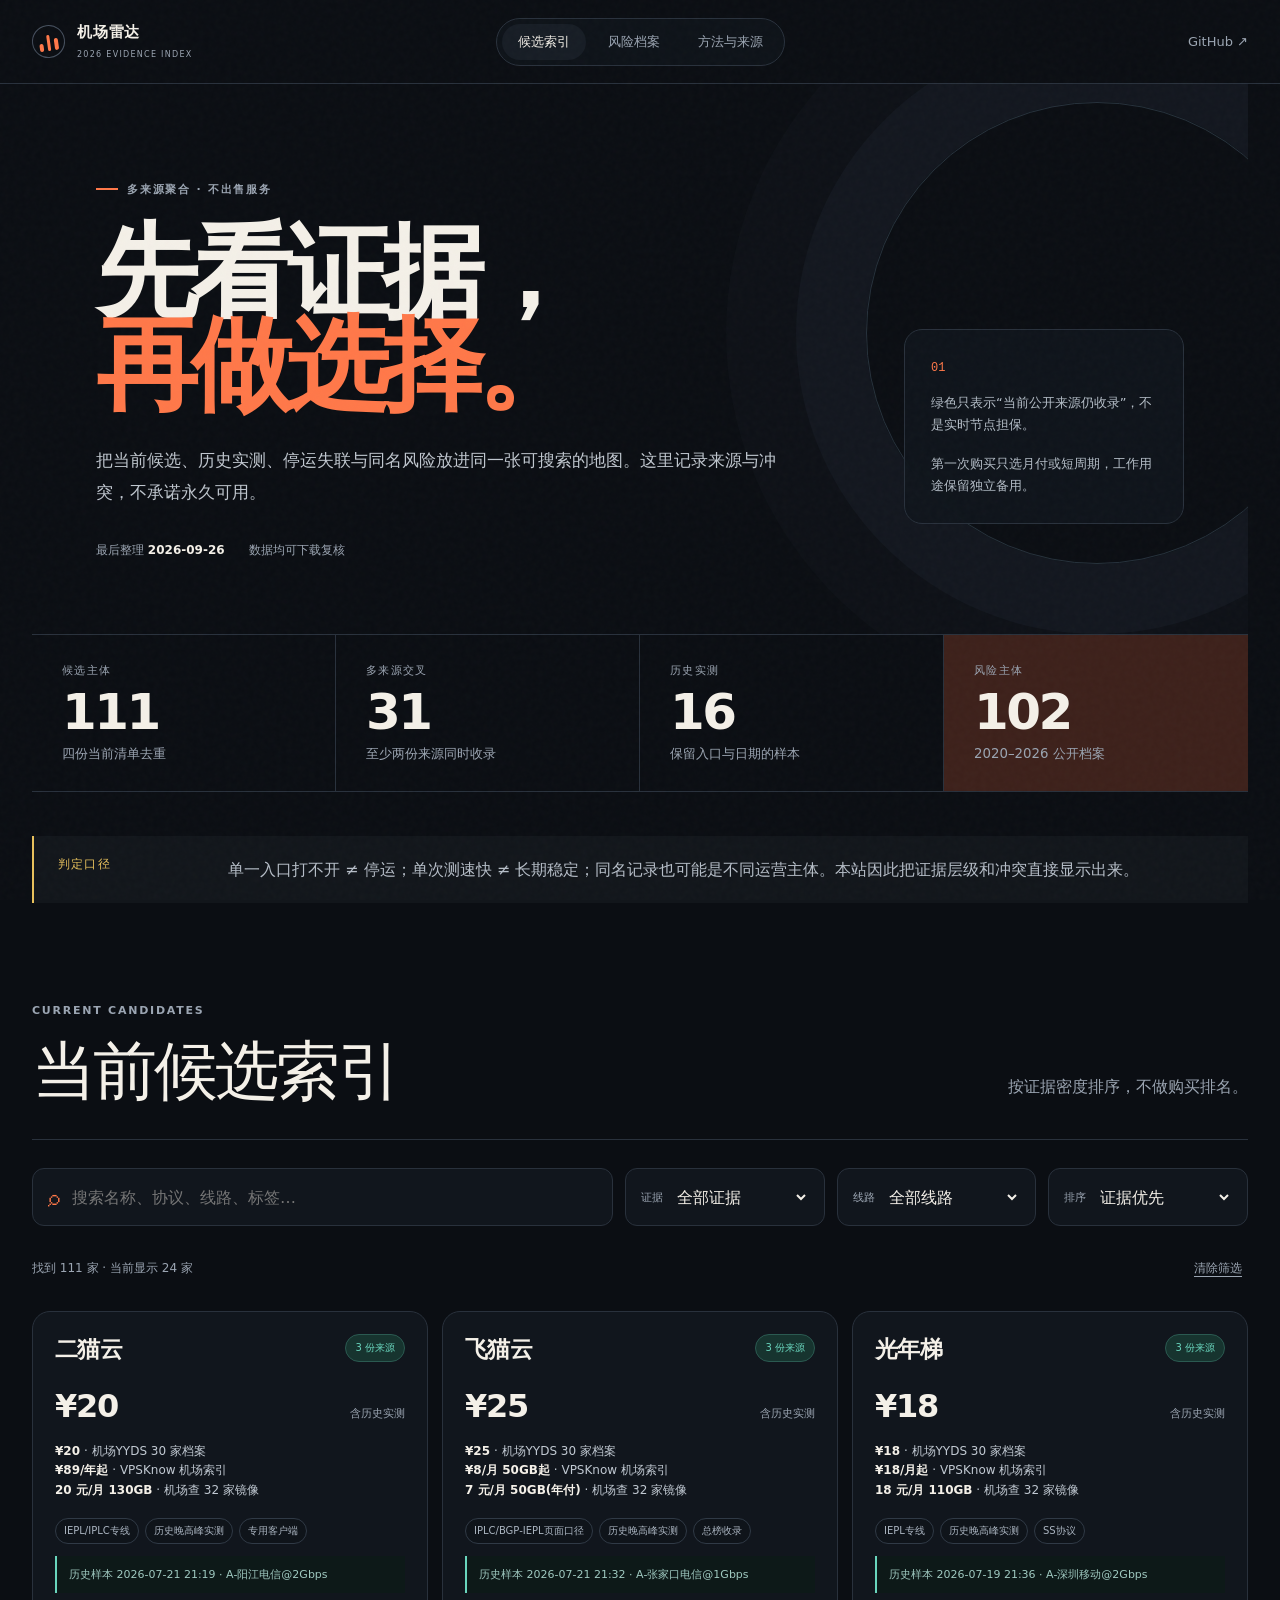
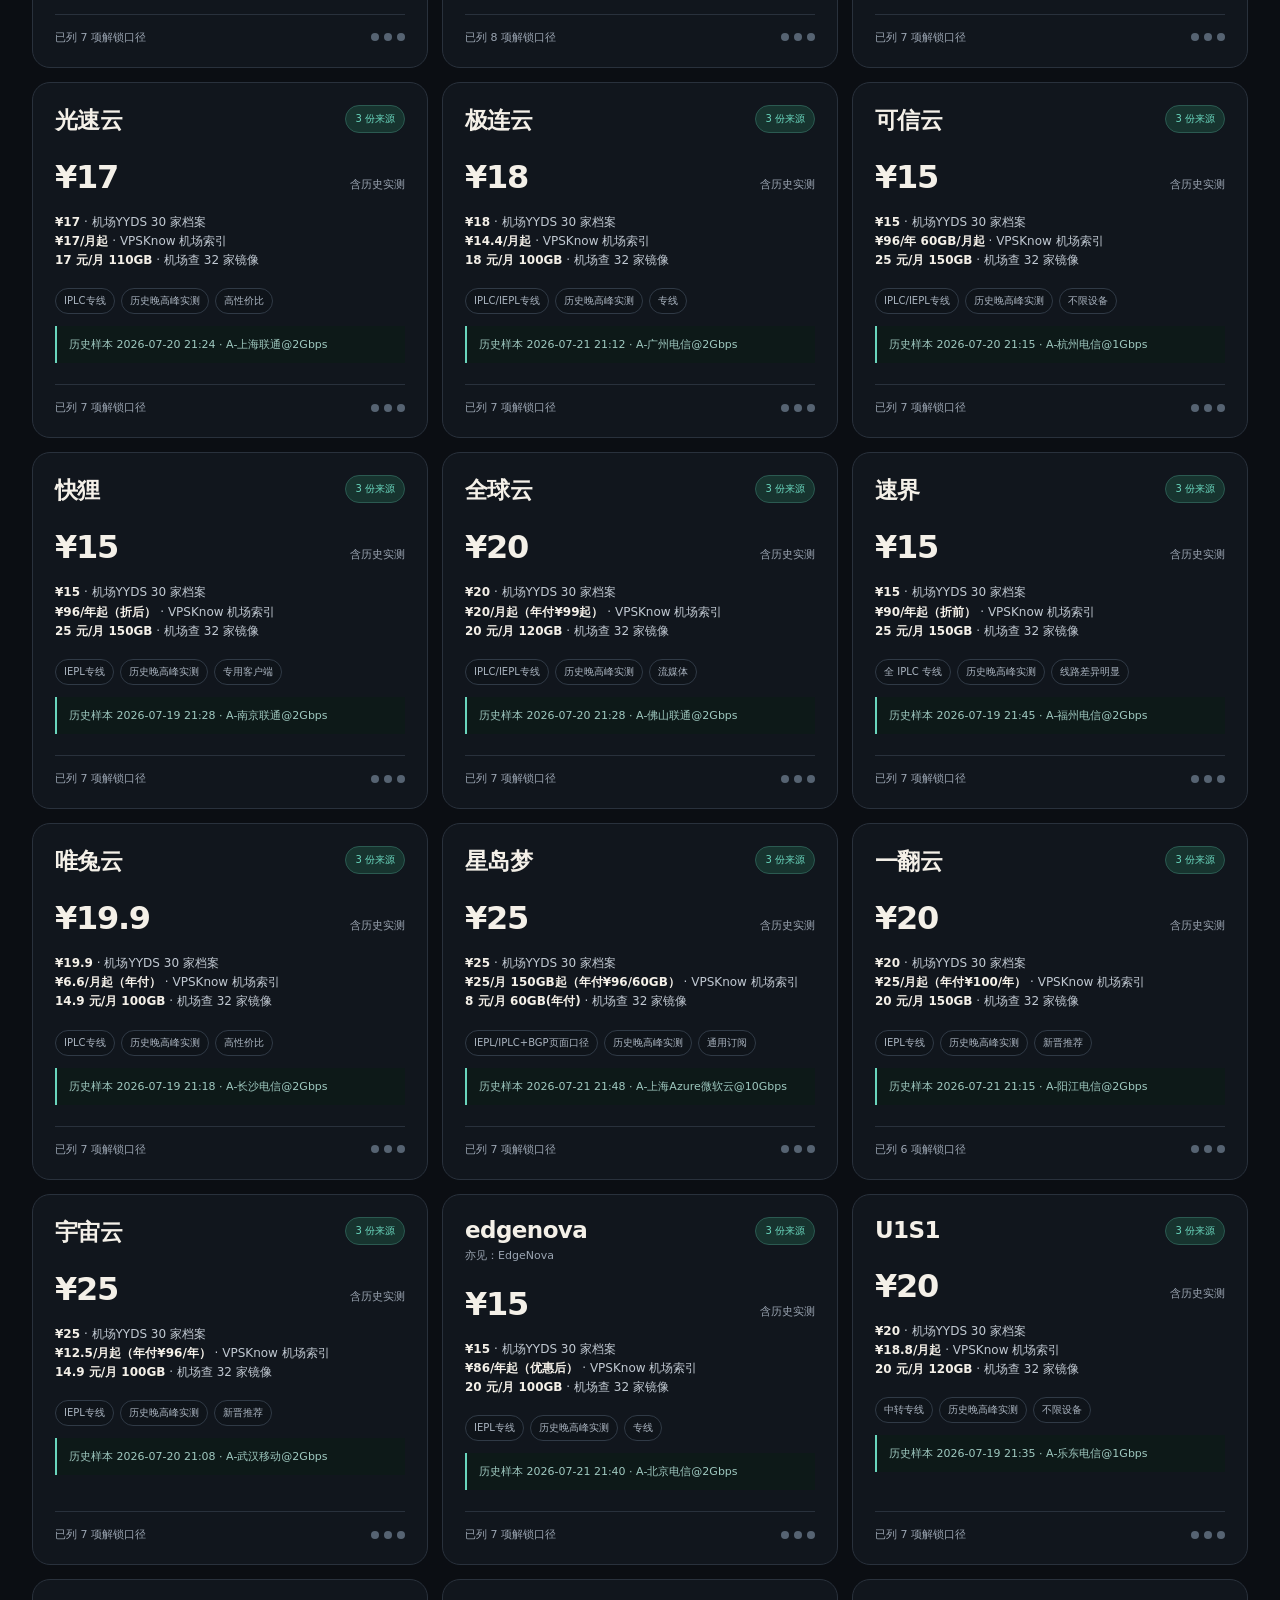
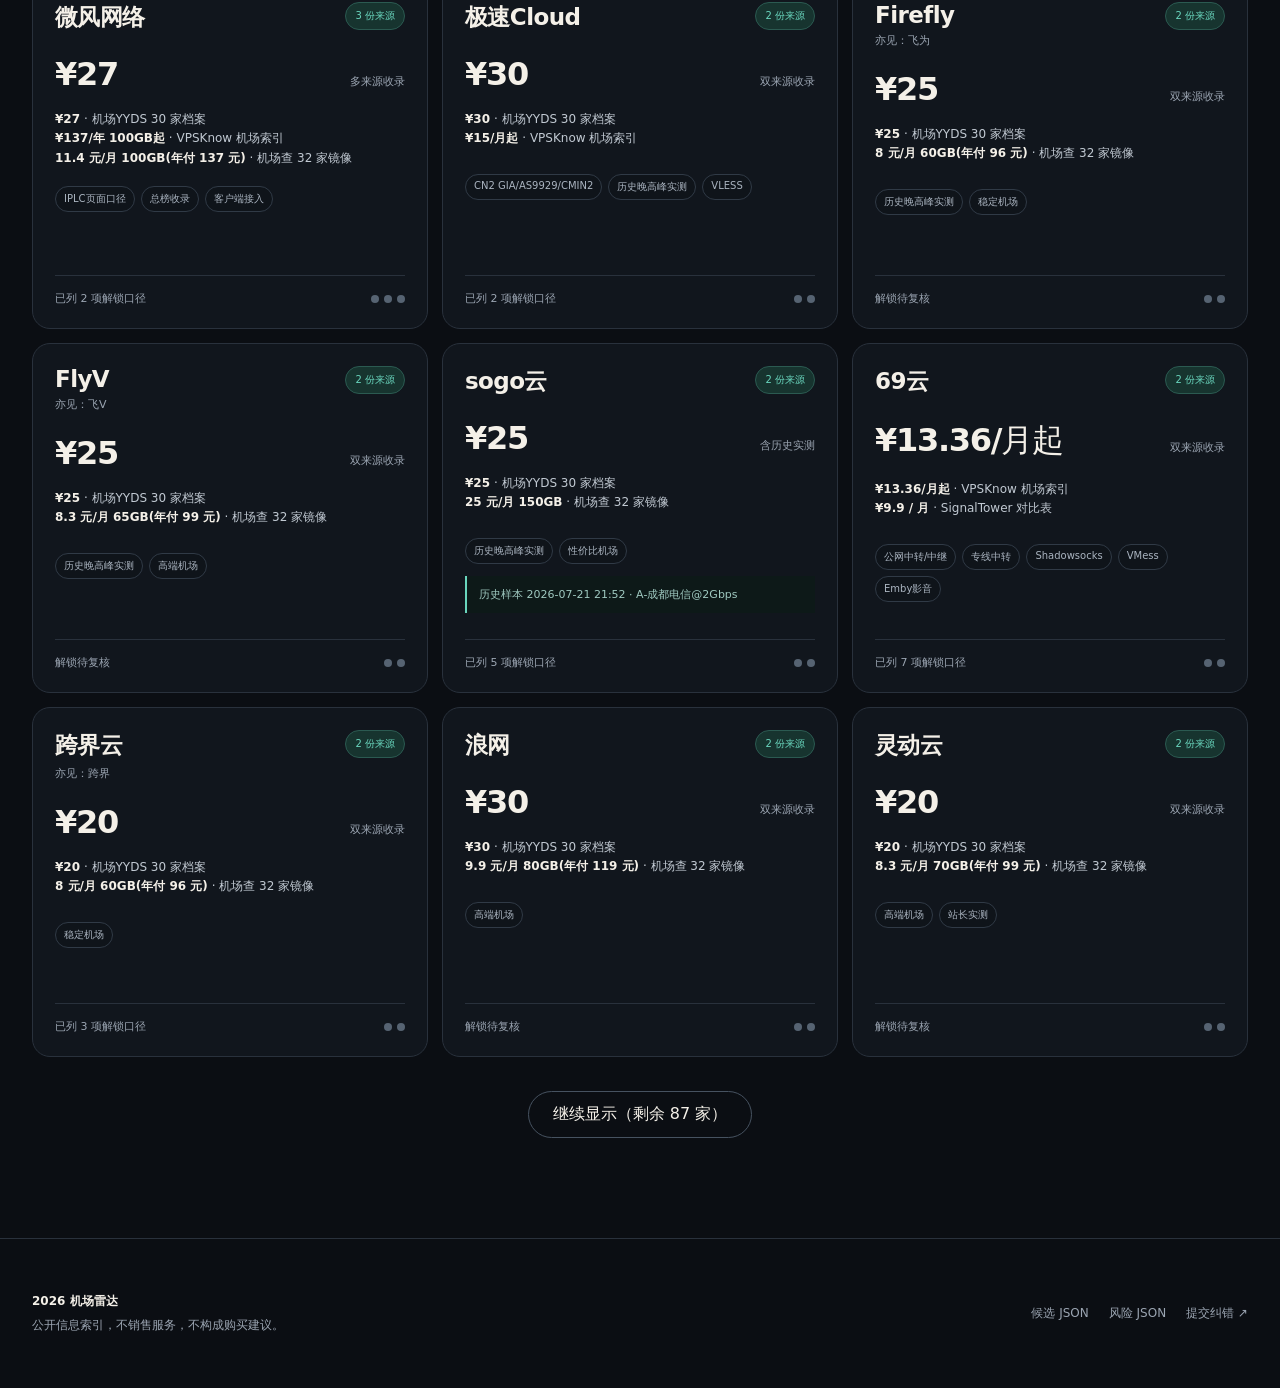
==== index.html @ 8e1e51c3 "feat: add expanded airport radar site and Pages deployment" ====
<!doctype html>
<html lang="zh-CN">
<head>
  <meta charset="utf-8">
  <meta name="viewport" content="width=device-width, initial-scale=1">
  <meta name="description" content="2026 年机场服务多来源索引，聚合当前候选、历史实测与 2020–2026 风险档案。">
  <meta name="theme-color" content="#0b0e13">
  <meta http-equiv="Content-Security-Policy" content="default-src 'self'; script-src 'self'; style-src 'self'; connect-src 'self'; img-src 'self' data:; base-uri 'self'; form-action 'none'">
  <title>2026 机场雷达｜候选与风险档案</title>
  <link rel="stylesheet" href="./styles.css">
</head>
<body>
  <a class="skip-link" href="#main">跳到主要内容</a>
  <header class="site-header">
    <a class="brand" href="#top" aria-label="返回首页">
      <span class="brand-mark" aria-hidden="true"><i></i><i></i><i></i></span>
      <span><strong>机场雷达</strong><small>2026 EVIDENCE INDEX</small></span>
    </a>
    <nav class="top-nav" aria-label="主导航">
      <button class="nav-link is-active" data-tab="catalog" aria-selected="true">候选索引</button>
      <button class="nav-link" data-tab="risk" aria-selected="false">风险档案</button>
      <button class="nav-link" data-tab="method" aria-selected="false">方法与来源</button>
    </nav>
    <a class="repo-link" href="https://github.com/yyn666l/2026-Airport-Recommendations" target="_blank" rel="noreferrer">GitHub ↗</a>
  </header>

  <main id="main">
    <section class="hero" id="top">
      <div class="hero-copy">
        <p class="eyebrow"><span></span> 多来源聚合 · 不出售服务</p>
        <h1>先看证据，<br><em>再做选择。</em></h1>
        <p class="hero-lead">把当前候选、历史实测、停运失联与同名风险放进同一张可搜索的地图。这里记录来源与冲突，不承诺永久可用。</p>
        <div class="hero-meta">
          <span>最后整理 <b>2026-09-26</b></span>
          <span>数据均可下载复核</span>
        </div>
      </div>
      <aside class="hero-note" aria-label="使用提醒">
        <span class="note-index">01</span>
        <p>绿色只表示“当前公开来源仍收录”，不是实时节点担保。</p>
        <p>第一次购买只选月付或短周期，工作用途保留独立备用。</p>
      </aside>
    </section>

    <section class="stats" aria-label="数据概览">
      <article><span class="stat-label">候选主体</span><strong id="stat-catalog">—</strong><small>四份当前清单去重</small></article>
      <article><span class="stat-label">多来源交叉</span><strong id="stat-multi">—</strong><small>至少两份来源同时收录</small></article>
      <article><span class="stat-label">历史实测</span><strong id="stat-tested">—</strong><small>保留入口与日期的样本</small></article>
      <article class="risk-stat"><span class="stat-label">风险主体</span><strong id="stat-risk">—</strong><small>2020–2026 公开档案</small></article>
    </section>

    <section class="notice" role="note">
      <span>判定口径</span>
      <p>单一入口打不开 ≠ 停运；单次测速快 ≠ 长期稳定；同名记录也可能是不同运营主体。本站因此把证据层级和冲突直接显示出来。</p>
    </section>

    <section class="tab-panel is-active" id="panel-catalog" data-panel="catalog">
      <div class="section-heading">
        <div><p class="kicker">CURRENT CANDIDATES</p><h2>当前候选索引</h2></div>
        <p>按证据密度排序，不做购买排名。</p>
      </div>
      <div class="toolbar" aria-label="候选筛选">
        <label class="search-box"><span aria-hidden="true">⌕</span><input id="catalog-search" type="search" placeholder="搜索名称、协议、线路、标签…" autocomplete="off"></label>
        <label><span>证据</span><select id="catalog-evidence"><option value="all">全部证据</option><option value="multi">多来源</option><option value="tested">含历史实测</option><option value="single">单一来源</option><option value="conflict">存在冲突</option></select></label>
        <label><span>线路</span><select id="catalog-line"><option value="all">全部线路</option></select></label>
        <label><span>排序</span><select id="catalog-sort"><option value="evidence">证据优先</option><option value="name">名称 A–Z</option><option value="price">价格数字</option></select></label>
      </div>
      <div class="result-bar"><p id="catalog-count" aria-live="polite">正在读取数据…</p><button id="catalog-reset" class="text-button">清除筛选</button></div>
      <div class="catalog-grid" id="catalog-grid"></div>
      <button class="load-more" id="catalog-more" hidden>继续显示</button>
    </section>

    <section class="tab-panel" id="panel-risk" data-panel="risk" hidden>
      <div class="section-heading">
        <div><p class="kicker">RISK ARCHIVE · 2020–2026</p><h2>停运与风险档案</h2></div>
        <p>来源报告，不作为独立事实认定。</p>
      </div>
      <div class="risk-callout"><strong>先辨别“同名”</strong><p>旧品牌名称可能被新主体再次使用。发现候选清单与历史风险重名时，本站只标记冲突，不自动判定当前主体已停运。</p></div>
      <div class="toolbar risk-toolbar" aria-label="风险筛选">
        <label class="search-box"><span aria-hidden="true">⌕</span><input id="risk-search" type="search" placeholder="搜索历史主体或状态…" autocomplete="off"></label>
        <label><span>年份</span><select id="risk-year"><option value="all">全部年份</option></select></label>
        <label><span>范围</span><select id="risk-scope"><option value="all">全部记录</option><option value="recent">近期汇总</option><option value="historical">历史档案</option><option value="recovered">已恢复/撤回</option></select></label>
      </div>
      <div class="result-bar"><p id="risk-count" aria-live="polite">正在读取数据…</p><button id="risk-reset" class="text-button">清除筛选</button></div>
      <div class="risk-list" id="risk-list"></div>
      <button class="load-more" id="risk-more" hidden>继续显示</button>
    </section>

    <section class="tab-panel" id="panel-method" data-panel="method" hidden>
      <div class="section-heading">
        <div><p class="kicker">METHODOLOGY</p><h2>我们如何处理不确定性</h2></div>
        <p>宁可保留空白，也不把营销文案写成结论。</p>
      </div>
      <div class="method-grid">
        <article><span>01</span><h3>多来源而非投票</h3><p>同一名称出现于多份当前清单，只提高“仍在运营”的置信度，不代表性能更好。</p></article>
        <article><span>02</span><h3>测试必须带日期</h3><p>速度、延迟和解锁都只属于当时入口与网络环境；历史样本不会被改写成实时结果。</p></article>
        <article><span>03</span><h3>冲突不强行裁决</h3><p>当当前清单与风险档案重名，页面同时展示两边证据，等待主体身份与恢复情况复核。</p></article>
        <article><span>04</span><h3>不收订阅与密钥</h3><p>站点只索引公开资料，不保存用户订阅链接、账号、令牌或私有节点配置。</p></article>
      </div>
      <div class="source-block">
        <div><p class="kicker">SOURCES</p><h2>公开来源</h2><p>推荐顺序、商业合作和测试口径均属于各来源自身。本站只提取可比字段并保留链接。</p></div>
        <div class="source-list" id="source-list"></div>
      </div>
      <div class="safety-grid">
        <h2>下单前的五个动作</h2>
        <ol><li><b>短周期</b><span>先月付，确认晚高峰和常用节点。</span></li><li><b>看倍率</b><span>标称流量需结合常用节点倍率折算。</span></li><li><b>查退款</b><span>把退款、重置和设备限制截图留档。</span></li><li><b>独立密码</b><span>不要复用邮箱主密码，不安装未知根证书。</span></li><li><b>准备备用</b><span>工作场景保留不同上游的第二方案。</span></li></ol>
      </div>
    </section>
  </main>

  <footer>
    <div><strong>2026 机场雷达</strong><p>公开信息索引，不销售服务，不构成购买建议。</p></div>
    <div><a href="./data/catalog.json">候选 JSON</a><a href="./data/risk-history.json">风险 JSON</a><a href="https://github.com/yyn666l/2026-Airport-Recommendations/issues" target="_blank" rel="noreferrer">提交纠错 ↗</a></div>
  </footer>
  <template id="empty-template"><div class="empty-state"><b>没有匹配结果</b><p>换一个关键词或清除筛选条件。</p></div></template>
  <script src="./app.js" defer></script>
</body>
</html>
---- styles.css ----
:root {
  color-scheme: dark;
  --bg: #0b0e13;
  --surface: #11161d;
  --surface-2: #171d25;
  --line: #29313c;
  --text: #f4f0e8;
  --muted: #9ba5b2;
  --orange: #ff7849;
  --orange-soft: #3d211b;
  --mint: #69d5bd;
  --mint-soft: #17342f;
  --yellow: #e8c15c;
  --red: #ff6b6b;
  --radius: 18px;
  --max: 1440px;
}

* { box-sizing: border-box; }
html { scroll-behavior: smooth; }
body { margin: 0; background: var(--bg); color: var(--text); font-family: Inter, ui-sans-serif, system-ui, -apple-system, "Segoe UI", "Microsoft YaHei", sans-serif; min-width: 320px; }
body::before { content: ""; position: fixed; inset: 0; pointer-events: none; opacity: .035; z-index: 20; background-image: url("data:image/svg+xml,%3Csvg viewBox='0 0 180 180' xmlns='http://www.w3.org/2000/svg'%3E%3Cfilter id='n'%3E%3CfeTurbulence type='fractalNoise' baseFrequency='.9' numOctaves='3' stitchTiles='stitch'/%3E%3C/filter%3E%3Crect width='100%25' height='100%25' filter='url(%23n)' opacity='.7'/%3E%3C/svg%3E"); }
a { color: inherit; }
button, input, select { font: inherit; }
button { color: inherit; }
.skip-link { position: fixed; left: 12px; top: -80px; padding: 10px 16px; background: var(--text); color: var(--bg); z-index: 99; border-radius: 8px; }
.skip-link:focus { top: 12px; }

.site-header { height: 84px; max-width: var(--max); margin: 0 auto; padding: 0 32px; display: grid; grid-template-columns: 1fr auto 1fr; align-items: center; border-bottom: 1px solid var(--line); }
.brand { text-decoration: none; display: inline-flex; align-items: center; gap: 12px; width: fit-content; }
.brand-mark { width: 33px; height: 33px; position: relative; display: flex; align-items: end; gap: 4px; border: 1px solid #46505e; padding: 6px; border-radius: 50%; transform: rotate(-8deg); }
.brand-mark i { width: 5px; background: var(--orange); border-radius: 3px; display: block; }
.brand-mark i:nth-child(1) { height: 8px; }.brand-mark i:nth-child(2) { height: 16px; }.brand-mark i:nth-child(3) { height: 12px; }
.brand strong { display: block; font-size: 15px; letter-spacing: .05em; }.brand small { color: var(--muted); font-size: 8px; letter-spacing: .16em; }
.top-nav { display: flex; align-items: center; gap: 6px; padding: 5px; background: #0e1319; border: 1px solid var(--line); border-radius: 999px; }
.nav-link { border: 0; background: transparent; color: var(--muted); border-radius: 999px; padding: 9px 16px; cursor: pointer; font-size: 13px; }
.nav-link:hover, .nav-link:focus-visible { color: var(--text); }.nav-link.is-active { background: var(--surface-2); color: var(--text); }
.repo-link { justify-self: end; text-decoration: none; color: var(--muted); font-size: 13px; border-bottom: 1px solid transparent; }.repo-link:hover { color: var(--text); border-color: var(--text); }

main, footer { max-width: var(--max); margin: 0 auto; padding-left: 32px; padding-right: 32px; }
.hero { min-height: 550px; display: grid; grid-template-columns: minmax(0, 1.6fr) minmax(280px, .55fr); gap: 8vw; align-items: center; padding: 84px 5vw 72px; position: relative; overflow: hidden; }
.hero::after { content: ""; position: absolute; width: 460px; height: 460px; border: 1px solid #26313b; border-radius: 50%; right: -80px; top: 18px; box-shadow: 0 0 0 70px rgba(38,49,59,.22), 0 0 0 140px rgba(38,49,59,.11); z-index: -1; }
.eyebrow, .kicker { color: var(--muted); letter-spacing: .16em; text-transform: uppercase; font-size: 11px; font-weight: 700; }
.eyebrow { display: flex; align-items: center; gap: 9px; }.eyebrow span { width: 22px; height: 2px; background: var(--orange); }
.hero h1 { font-size: clamp(58px, 8vw, 112px); line-height: .91; margin: 28px 0 34px; letter-spacing: -.065em; max-width: 900px; }
.hero h1 em { color: var(--orange); font-style: normal; }
.hero-lead { color: #c0c7cf; max-width: 680px; line-height: 1.85; font-size: 17px; }
.hero-meta { margin-top: 34px; display: flex; gap: 24px; flex-wrap: wrap; color: var(--muted); font-size: 12px; }.hero-meta b { color: var(--text); font-weight: 600; }
.hero-note { align-self: end; margin-bottom: 38px; background: rgba(17,22,29,.88); border: 1px solid var(--line); border-radius: var(--radius); padding: 26px; backdrop-filter: blur(12px); }
.note-index { color: var(--orange); font-family: ui-monospace, monospace; font-size: 12px; }.hero-note p { color: #b4bdc7; line-height: 1.7; font-size: 13px; margin: 17px 0 0; }

.stats { display: grid; grid-template-columns: repeat(4, 1fr); border-top: 1px solid var(--line); border-bottom: 1px solid var(--line); }
.stats article { padding: 28px 30px; min-height: 156px; border-right: 1px solid var(--line); display: flex; flex-direction: column; justify-content: space-between; }.stats article:last-child { border-right: 0; }.stats .risk-stat { background: var(--orange-soft); }
.stat-label { color: var(--muted); font-size: 11px; letter-spacing: .12em; }.stats strong { font-size: 50px; line-height: 1; font-weight: 550; letter-spacing: -.05em; }.stats small { color: var(--muted); }
.notice { margin: 44px 0 90px; padding: 20px 24px; display: grid; grid-template-columns: 140px 1fr; gap: 30px; border-left: 2px solid var(--yellow); background: #12161b; }.notice span { color: var(--yellow); font-size: 12px; letter-spacing: .1em; }.notice p { margin: 0; color: #b6bec8; line-height: 1.7; }

.tab-panel { padding-bottom: 100px; }.tab-panel[hidden] { display: none; }.tab-panel.is-active { animation: rise .32s ease-out; }
@keyframes rise { from { opacity: .25; transform: translateY(12px); } to { opacity: 1; transform: none; } }
.section-heading { display: flex; align-items: end; justify-content: space-between; gap: 30px; border-bottom: 1px solid var(--line); padding-bottom: 24px; }.section-heading h2, .source-block h2 { font-size: clamp(36px, 5vw, 68px); letter-spacing: -.045em; margin: 8px 0 0; font-weight: 560; }.section-heading > p { color: var(--muted); max-width: 320px; line-height: 1.6; }
.toolbar { display: grid; grid-template-columns: minmax(260px, 1.6fr) repeat(3, minmax(150px, .55fr)); gap: 12px; padding: 28px 0 18px; }
.toolbar label { background: var(--surface); border: 1px solid var(--line); border-radius: 12px; height: 58px; padding: 0 15px; display: flex; align-items: center; gap: 10px; }.toolbar label > span { color: var(--muted); font-size: 11px; white-space: nowrap; }
.toolbar input, .toolbar select { width: 100%; background: transparent; color: var(--text); border: 0; outline: 0; min-width: 0; }.toolbar select { cursor: pointer; }.toolbar option { background: var(--surface-2); }.search-box > span { color: var(--orange) !important; font-size: 23px !important; }
.result-bar { display: flex; justify-content: space-between; align-items: center; margin: 4px 0 22px; color: var(--muted); font-size: 12px; }.text-button { border: 0; background: none; color: var(--muted); cursor: pointer; text-decoration: underline; text-underline-offset: 4px; }.text-button:hover { color: var(--text); }

.catalog-grid { display: grid; grid-template-columns: repeat(3, 1fr); gap: 14px; }
.airport-card { background: var(--surface); border: 1px solid var(--line); border-radius: var(--radius); min-height: 350px; padding: 22px; display: flex; flex-direction: column; transition: transform .18s ease, border-color .18s ease, background .18s ease; }
.airport-card:hover { transform: translateY(-3px); border-color: #45515f; background: #131922; }
.card-top { display: flex; align-items: start; justify-content: space-between; gap: 16px; }.card-top h3 { margin: 0; font-size: 23px; letter-spacing: -.025em; }.aliases { color: var(--muted); font-size: 11px; margin: 5px 0 0; }
.status-badge { border-radius: 999px; padding: 6px 9px; font-size: 10px; white-space: nowrap; background: var(--mint-soft); color: var(--mint); border: 1px solid #2b5a51; }.status-badge.single { color: var(--yellow); background: #342d18; border-color: #64562d; }.status-badge.conflict { color: #ff9b7c; background: var(--orange-soft); border-color: #6a382d; }
.evidence-row { margin: 22px 0 17px; display: flex; align-items: baseline; justify-content: space-between; gap: 15px; }.evidence-row strong { font-size: 32px; font-weight: 550; letter-spacing: -.04em; }.evidence-row span { color: var(--muted); font-size: 11px; }
.offer-list { min-height: 46px; color: #c1c9d2; font-size: 12px; line-height: 1.6; }.offer-list b { color: var(--text); font-weight: 600; }.offer-list p { margin: 0; }
.chip-row { display: flex; flex-wrap: wrap; gap: 6px; margin-top: 18px; }.chip { display: inline-flex; border: 1px solid #303a46; background: #0f141a; color: #aab4c0; border-radius: 999px; padding: 5px 8px; font-size: 10px; max-width: 100%; }
.card-spacer { flex: 1; }.card-footer { border-top: 1px solid var(--line); margin-top: 21px; padding-top: 15px; display: flex; align-items: center; justify-content: space-between; gap: 10px; color: var(--muted); font-size: 11px; }.source-dots { display: flex; gap: 5px; }.source-dots a { width: 8px; height: 8px; border-radius: 50%; background: #566372; text-indent: -9999px; overflow: hidden; }.source-dots a:hover { background: var(--orange); }
.test-note { margin-top: 12px; padding: 10px 12px; border-left: 2px solid var(--mint); background: #0d1918; color: #9fc9c0; font-size: 11px; line-height: 1.55; }
.load-more { display: block; margin: 34px auto 0; border: 1px solid #465260; background: transparent; border-radius: 999px; padding: 12px 24px; cursor: pointer; }.load-more:hover { background: var(--surface-2); }

.risk-callout { display: grid; grid-template-columns: 180px 1fr; gap: 28px; padding: 22px 24px; border: 1px solid #533028; background: var(--orange-soft); border-radius: 14px; margin-top: 28px; }.risk-callout strong { color: #ff9b7c; }.risk-callout p { color: #c7aaa2; margin: 0; line-height: 1.65; }
.risk-toolbar { grid-template-columns: minmax(260px, 1.6fr) repeat(2, minmax(160px, .55fr)); }
.risk-list { border-top: 1px solid var(--line); }
.risk-item { display: grid; grid-template-columns: minmax(180px, .75fr) 120px minmax(260px, 1.5fr) 150px; gap: 22px; padding: 22px 10px; border-bottom: 1px solid var(--line); align-items: start; }.risk-item h3 { margin: 0; font-size: 17px; }.risk-item small { color: var(--muted); display: block; margin-top: 5px; }.risk-years { color: var(--orange); font: 12px ui-monospace, monospace; }.risk-events { display: grid; gap: 8px; }.risk-event { color: #b3bcc7; font-size: 12px; line-height: 1.55; }.risk-event b { color: var(--text); }.risk-event.recovered { color: var(--mint); }.risk-source { color: var(--muted); font-size: 11px; text-align: right; }.risk-source a { display: block; margin-bottom: 4px; text-decoration: none; }.risk-source a:hover { color: var(--text); }

.method-grid { display: grid; grid-template-columns: repeat(4, 1fr); gap: 1px; background: var(--line); margin-top: 34px; border: 1px solid var(--line); border-radius: var(--radius); overflow: hidden; }.method-grid article { background: var(--surface); padding: 28px; min-height: 260px; }.method-grid article > span { color: var(--orange); font: 11px ui-monospace, monospace; }.method-grid h3 { margin: 70px 0 14px; font-size: 18px; }.method-grid p { color: var(--muted); font-size: 13px; line-height: 1.7; }
.source-block { margin-top: 90px; display: grid; grid-template-columns: .7fr 1.3fr; gap: 8vw; align-items: start; }.source-block > div:first-child > p:last-child { color: var(--muted); line-height: 1.75; max-width: 430px; }.source-list { border-top: 1px solid var(--line); }.source-item { padding: 20px 0; border-bottom: 1px solid var(--line); display: grid; grid-template-columns: 1fr auto; gap: 20px; }.source-item a { text-decoration: none; }.source-item a:hover strong { color: var(--orange); }.source-item strong { display: block; font-size: 15px; }.source-item span { color: var(--muted); font-size: 11px; }.source-item time { color: var(--muted); font: 11px ui-monospace, monospace; }
.safety-grid { margin-top: 90px; border-top: 1px solid var(--line); padding-top: 34px; display: grid; grid-template-columns: .55fr 1.45fr; gap: 8vw; }.safety-grid h2 { font-size: 34px; margin: 0; }.safety-grid ol { list-style: none; margin: 0; padding: 0; counter-reset: safety; }.safety-grid li { counter-increment: safety; display: grid; grid-template-columns: 32px 120px 1fr; gap: 15px; padding: 15px 0; border-bottom: 1px solid var(--line); color: var(--muted); }.safety-grid li::before { content: "0" counter(safety); color: var(--orange); font: 11px ui-monospace, monospace; }.safety-grid li b { color: var(--text); }
.empty-state { grid-column: 1 / -1; padding: 80px 20px; text-align: center; border: 1px dashed #3b4653; border-radius: var(--radius); color: var(--muted); }.empty-state b { color: var(--text); font-size: 20px; }.empty-state p { margin-bottom: 0; }

footer { border-top: 1px solid var(--line); min-height: 150px; display: flex; justify-content: space-between; align-items: center; gap: 20px; color: var(--muted); font-size: 12px; }footer strong { color: var(--text); }footer p { margin: 7px 0 0; }footer > div:last-child { display: flex; gap: 20px; flex-wrap: wrap; }footer a { text-decoration: none; }footer a:hover { color: var(--text); }

@media (max-width: 1050px) {
  .catalog-grid { grid-template-columns: repeat(2, 1fr); }.stats { grid-template-columns: repeat(2, 1fr); }.stats article:nth-child(2) { border-right: 0; }.stats article:nth-child(-n+2) { border-bottom: 1px solid var(--line); }.toolbar { grid-template-columns: 1fr 1fr; }.search-box { grid-column: 1 / -1; }.method-grid { grid-template-columns: repeat(2, 1fr); }.risk-item { grid-template-columns: 1fr 100px 1.5fr; }.risk-source { grid-column: 1 / -1; text-align: left; display: flex; gap: 10px; }
}
@media (max-width: 760px) {
  .site-header { height: auto; padding: 18px 20px; grid-template-columns: 1fr auto; gap: 16px; }.top-nav { grid-column: 1 / -1; grid-row: 2; justify-content: stretch; }.nav-link { flex: 1; padding: 9px 8px; }.repo-link { font-size: 0; }.repo-link::after { content: "↗"; font-size: 18px; }
  main, footer { padding-left: 18px; padding-right: 18px; }.hero { min-height: auto; grid-template-columns: 1fr; padding: 62px 4px 50px; }.hero h1 { font-size: clamp(54px, 19vw, 86px); }.hero-note { align-self: auto; margin: 20px 0 0; }.hero::after { width: 290px; height: 290px; right: -150px; }
  .stats article { padding: 22px 18px; min-height: 132px; }.stats strong { font-size: 40px; }.notice { grid-template-columns: 1fr; gap: 8px; margin-bottom: 72px; }
  .section-heading { align-items: start; flex-direction: column; }.section-heading h2 { font-size: 46px; }.section-heading > p { margin: 0; }.toolbar, .risk-toolbar { grid-template-columns: 1fr; }.search-box { grid-column: auto; }.catalog-grid { grid-template-columns: 1fr; }
  .risk-callout { grid-template-columns: 1fr; gap: 8px; }.risk-item { grid-template-columns: 1fr; gap: 10px; padding: 20px 4px; }.risk-source { grid-column: auto; }.method-grid { grid-template-columns: 1fr; }.method-grid article { min-height: 210px; }.method-grid h3 { margin-top: 48px; }.source-block, .safety-grid { grid-template-columns: 1fr; gap: 32px; }.safety-grid li { grid-template-columns: 28px 95px 1fr; }footer { align-items: flex-start; flex-direction: column; justify-content: center; padding-top: 30px; padding-bottom: 30px; }
}
@media (prefers-reduced-motion: reduce) { html { scroll-behavior: auto; } *, *::before, *::after { animation-duration: .01ms !important; transition-duration: .01ms !important; } }
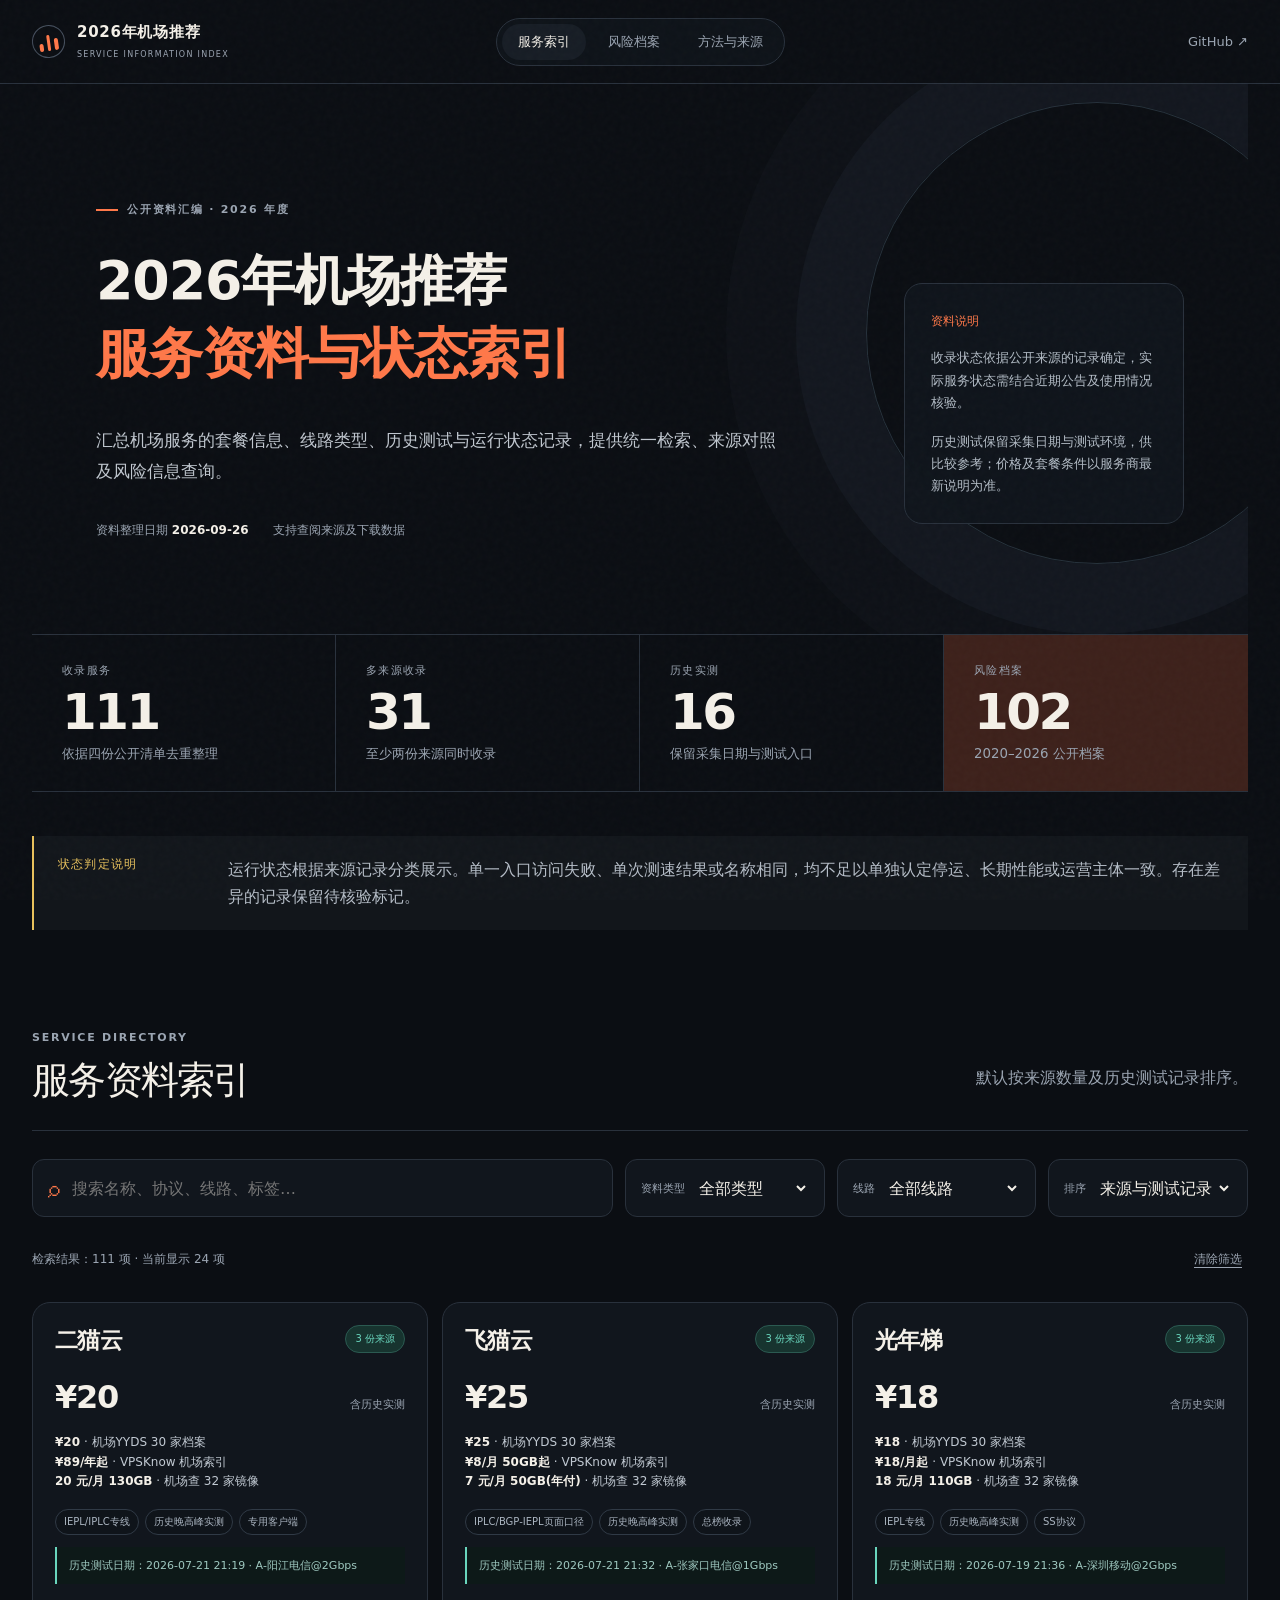
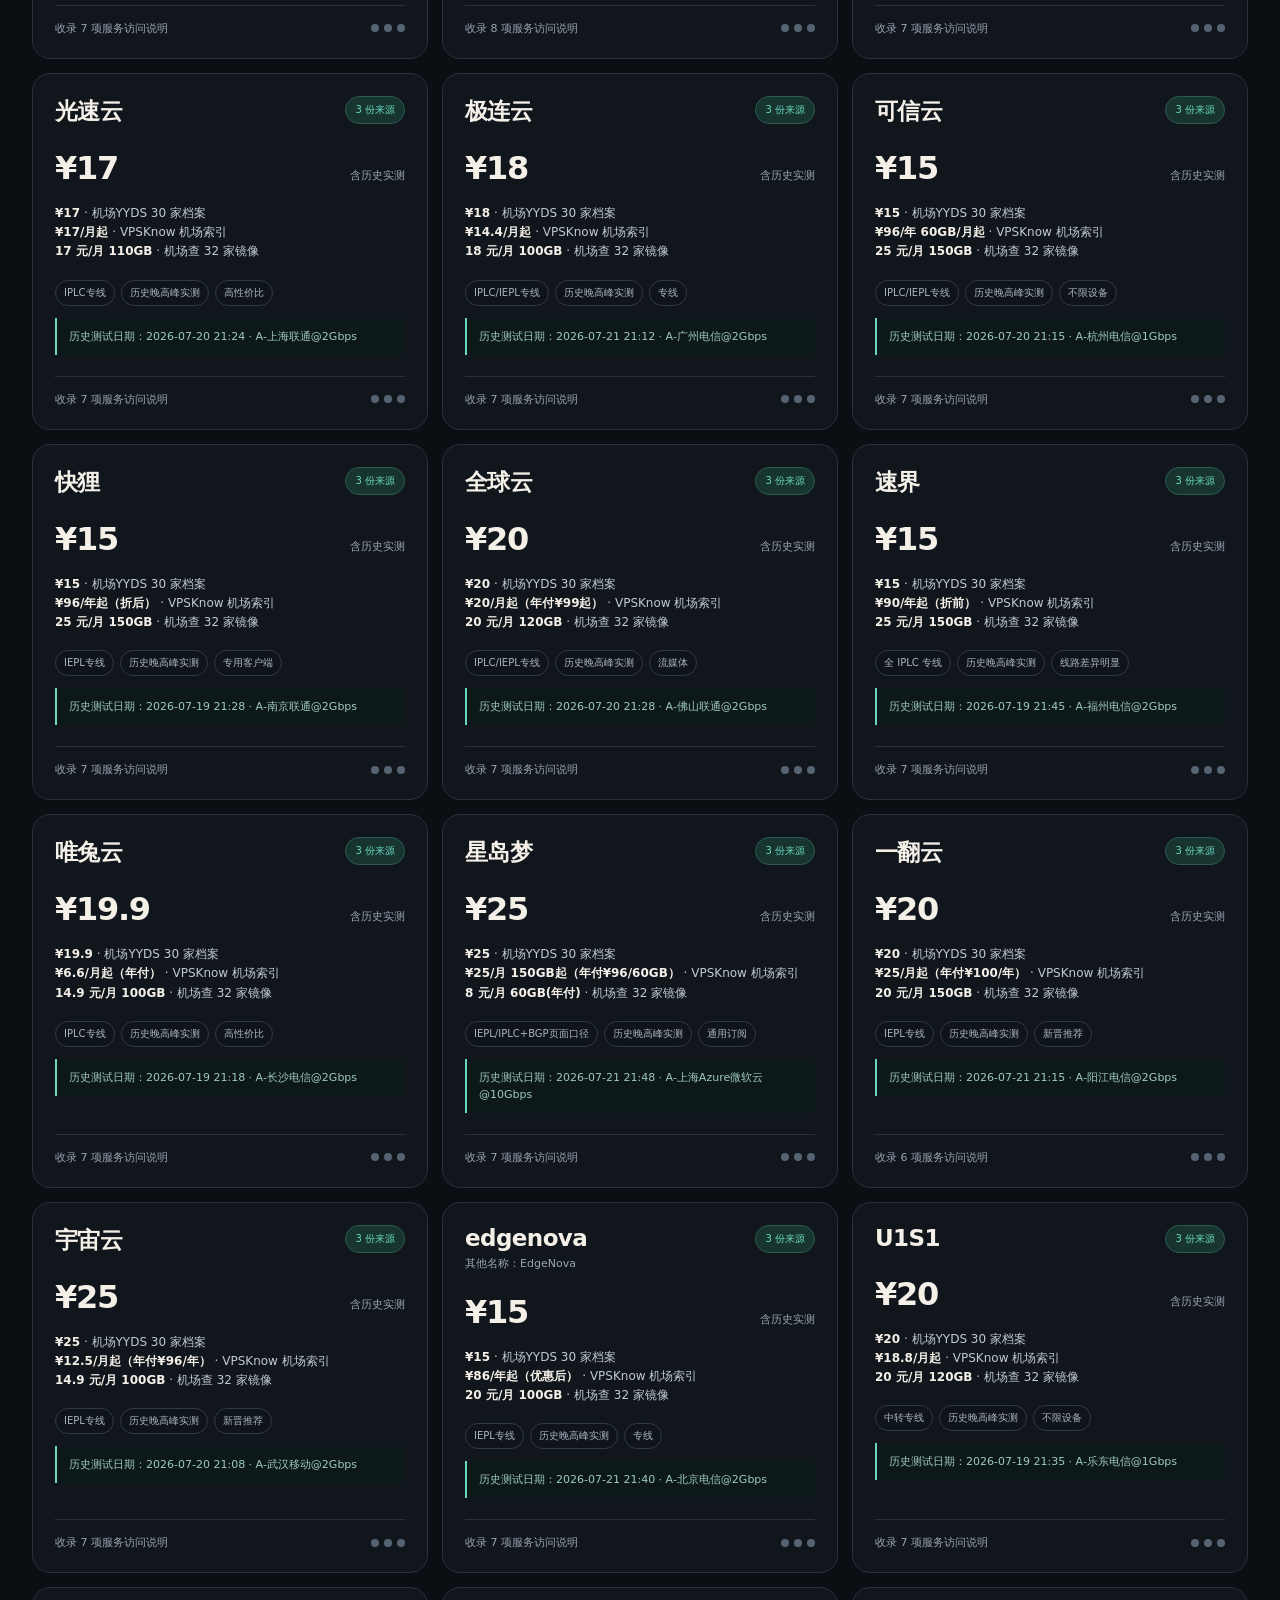
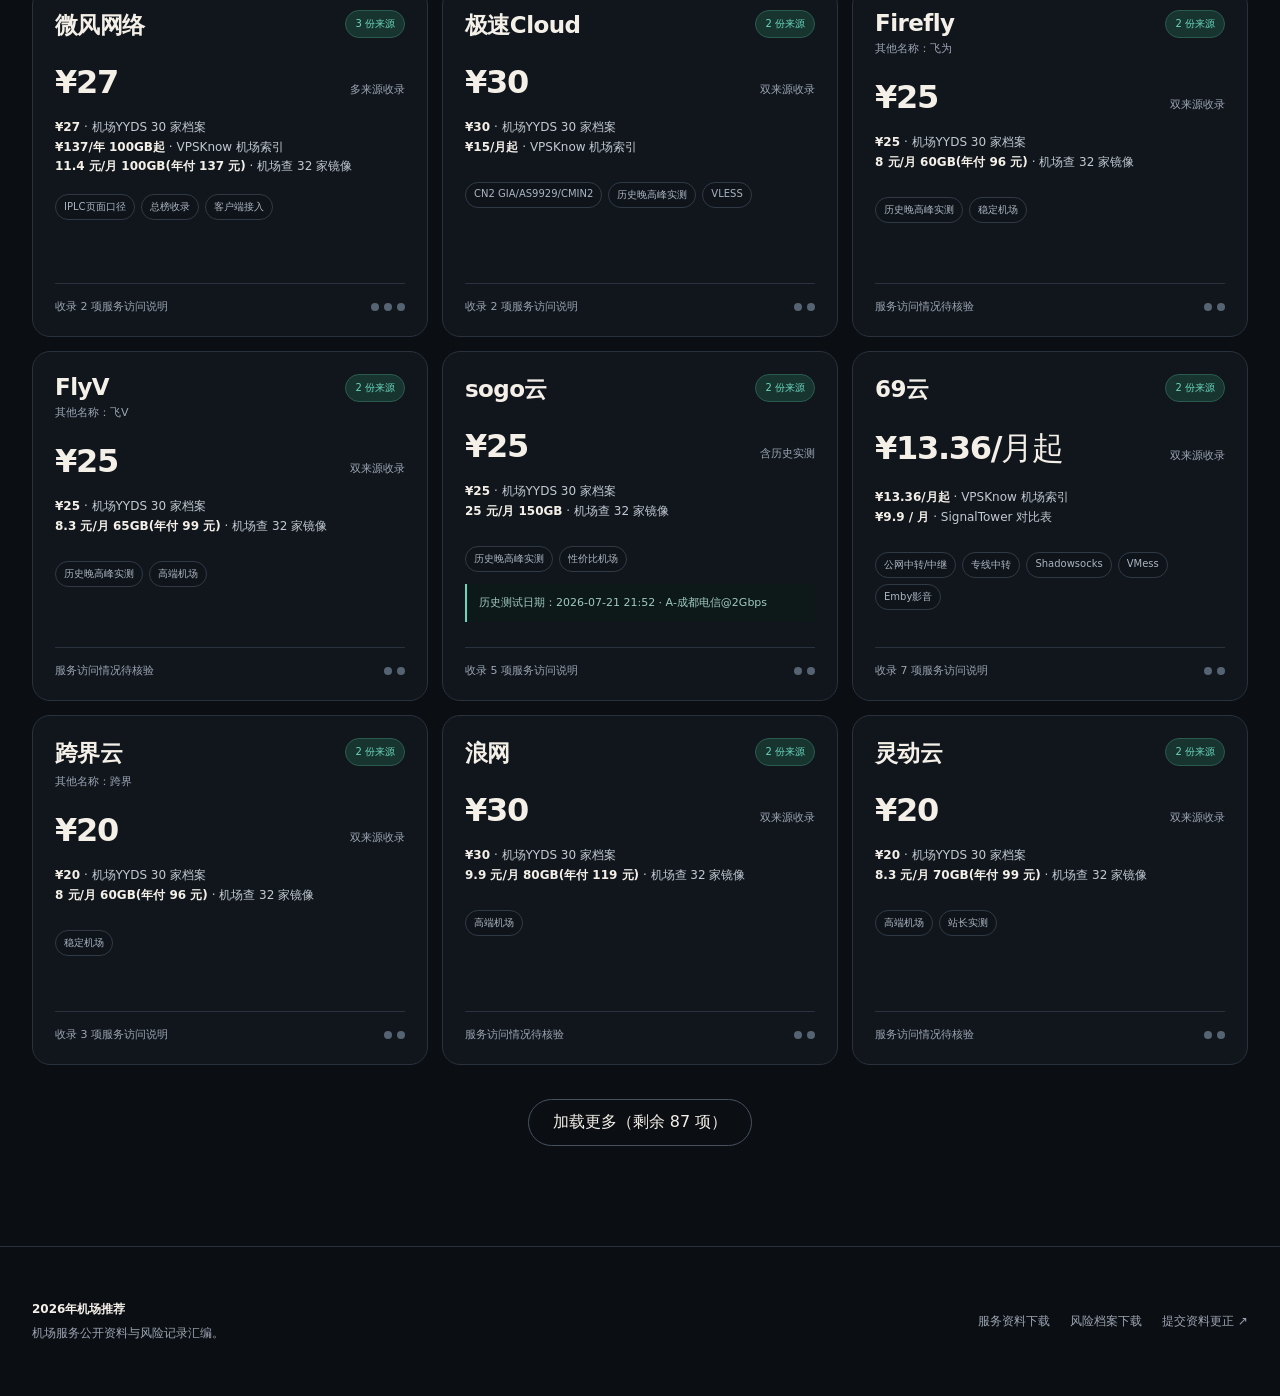
==== commit bde3f793: "docs: adopt formal language across website and service directory" ====
--- a/index.html
+++ b/index.html
@@ -6,7 +6,7 @@
   <meta name="description" content="2026 年机场服务多来源索引，聚合当前候选、历史实测与 2020–2026 风险档案。">
   <meta name="theme-color" content="#0b0e13">
   <meta http-equiv="Content-Security-Policy" content="default-src 'self'; script-src 'self'; style-src 'self'; connect-src 'self'; img-src 'self' data:; base-uri 'self'; form-action 'none'">
-  <title>2026 机场雷达｜候选与风险档案</title>
+  <title>2026年机场推荐 | 服务资料与运行状态索引</title>
   <link rel="stylesheet" href="./styles.css">
 </head>
 <body>
@@ -14,10 +14,10 @@
   <header class="site-header">
     <a class="brand" href="#top" aria-label="返回首页">
       <span class="brand-mark" aria-hidden="true"><i></i><i></i><i></i></span>
-      <span><strong>机场雷达</strong><small>2026 EVIDENCE INDEX</small></span>
+      <span><strong>2026年机场推荐</strong><small>SERVICE INFORMATION INDEX</small></span>
     </a>
     <nav class="top-nav" aria-label="主导航">
-      <button class="nav-link is-active" data-tab="catalog" aria-selected="true">候选索引</button>
+      <button class="nav-link is-active" data-tab="catalog" aria-selected="true">服务索引</button>
       <button class="nav-link" data-tab="risk" aria-selected="false">风险档案</button>
       <button class="nav-link" data-tab="method" aria-selected="false">方法与来源</button>
     </nav>
@@ -27,92 +27,92 @@
   <main id="main">
     <section class="hero" id="top">
       <div class="hero-copy">
-        <p class="eyebrow"><span></span> 多来源聚合 · 不出售服务</p>
-        <h1>先看证据，<br><em>再做选择。</em></h1>
-        <p class="hero-lead">把当前候选、历史实测、停运失联与同名风险放进同一张可搜索的地图。这里记录来源与冲突，不承诺永久可用。</p>
+        <p class="eyebrow"><span></span> 公开资料汇编 · 2026 年度</p>
+        <h1>2026年机场推荐<br><em>服务资料与状态索引</em></h1>
+        <p class="hero-lead">汇总机场服务的套餐信息、线路类型、历史测试与运行状态记录，提供统一检索、来源对照及风险信息查询。</p>
         <div class="hero-meta">
-          <span>最后整理 <b>2026-09-26</b></span>
-          <span>数据均可下载复核</span>
+          <span>资料整理日期 <b>2026-09-26</b></span>
+          <span>支持查阅来源及下载数据</span>
         </div>
       </div>
-      <aside class="hero-note" aria-label="使用提醒">
-        <span class="note-index">01</span>
-        <p>绿色只表示“当前公开来源仍收录”，不是实时节点担保。</p>
-        <p>第一次购买只选月付或短周期，工作用途保留独立备用。</p>
+      <aside class="hero-note" aria-label="资料说明">
+        <span class="note-index">资料说明</span>
+        <p>收录状态依据公开来源的记录确定，实际服务状态需结合近期公告及使用情况核验。</p>
+        <p>历史测试保留采集日期与测试环境，供比较参考；价格及套餐条件以服务商最新说明为准。</p>
       </aside>
     </section>
 
     <section class="stats" aria-label="数据概览">
-      <article><span class="stat-label">候选主体</span><strong id="stat-catalog">—</strong><small>四份当前清单去重</small></article>
-      <article><span class="stat-label">多来源交叉</span><strong id="stat-multi">—</strong><small>至少两份来源同时收录</small></article>
-      <article><span class="stat-label">历史实测</span><strong id="stat-tested">—</strong><small>保留入口与日期的样本</small></article>
-      <article class="risk-stat"><span class="stat-label">风险主体</span><strong id="stat-risk">—</strong><small>2020–2026 公开档案</small></article>
+      <article><span class="stat-label">收录服务</span><strong id="stat-catalog">—</strong><small>依据四份公开清单去重整理</small></article>
+      <article><span class="stat-label">多来源收录</span><strong id="stat-multi">—</strong><small>至少两份来源同时收录</small></article>
+      <article><span class="stat-label">历史实测</span><strong id="stat-tested">—</strong><small>保留采集日期与测试入口</small></article>
+      <article class="risk-stat"><span class="stat-label">风险档案</span><strong id="stat-risk">—</strong><small>2020–2026 公开档案</small></article>
     </section>
 
     <section class="notice" role="note">
-      <span>判定口径</span>
-      <p>单一入口打不开 ≠ 停运；单次测速快 ≠ 长期稳定；同名记录也可能是不同运营主体。本站因此把证据层级和冲突直接显示出来。</p>
+      <span>状态判定说明</span>
+      <p>运行状态根据来源记录分类展示。单一入口访问失败、单次测速结果或名称相同，均不足以单独认定停运、长期性能或运营主体一致。存在差异的记录保留待核验标记。</p>
     </section>
 
     <section class="tab-panel is-active" id="panel-catalog" data-panel="catalog">
       <div class="section-heading">
-        <div><p class="kicker">CURRENT CANDIDATES</p><h2>当前候选索引</h2></div>
-        <p>按证据密度排序，不做购买排名。</p>
+        <div><p class="kicker">SERVICE DIRECTORY</p><h2>服务资料索引</h2></div>
+        <p>默认按来源数量及历史测试记录排序。</p>
       </div>
       <div class="toolbar" aria-label="候选筛选">
         <label class="search-box"><span aria-hidden="true">⌕</span><input id="catalog-search" type="search" placeholder="搜索名称、协议、线路、标签…" autocomplete="off"></label>
-        <label><span>证据</span><select id="catalog-evidence"><option value="all">全部证据</option><option value="multi">多来源</option><option value="tested">含历史实测</option><option value="single">单一来源</option><option value="conflict">存在冲突</option></select></label>
+        <label><span>资料类型</span><select id="catalog-evidence"><option value="all">全部类型</option><option value="multi">多来源收录</option><option value="tested">附历史测试</option><option value="single">单一来源</option><option value="conflict">来源存在差异</option></select></label>
         <label><span>线路</span><select id="catalog-line"><option value="all">全部线路</option></select></label>
-        <label><span>排序</span><select id="catalog-sort"><option value="evidence">证据优先</option><option value="name">名称 A–Z</option><option value="price">价格数字</option></select></label>
+        <label><span>排序</span><select id="catalog-sort"><option value="evidence">来源与测试记录</option><option value="name">名称排序</option><option value="price">价格数值（未折算周期）</option></select></label>
       </div>
       <div class="result-bar"><p id="catalog-count" aria-live="polite">正在读取数据…</p><button id="catalog-reset" class="text-button">清除筛选</button></div>
       <div class="catalog-grid" id="catalog-grid"></div>
-      <button class="load-more" id="catalog-more" hidden>继续显示</button>
+      <button class="load-more" id="catalog-more" hidden>加载更多</button>
     </section>
 
     <section class="tab-panel" id="panel-risk" data-panel="risk" hidden>
       <div class="section-heading">
         <div><p class="kicker">RISK ARCHIVE · 2020–2026</p><h2>停运与风险档案</h2></div>
-        <p>来源报告，不作为独立事实认定。</p>
+        <p>按来源记录展示事件日期、状态与摘要。</p>
       </div>
-      <div class="risk-callout"><strong>先辨别“同名”</strong><p>旧品牌名称可能被新主体再次使用。发现候选清单与历史风险重名时，本站只标记冲突，不自动判定当前主体已停运。</p></div>
+      <div class="risk-callout"><strong>运营主体识别</strong><p>同一品牌名称可能对应不同时期或不同运营主体。当前清单与历史档案存在同名记录时，需结合官网域名、运营公告与恢复记录核验主体关联。</p></div>
       <div class="toolbar risk-toolbar" aria-label="风险筛选">
         <label class="search-box"><span aria-hidden="true">⌕</span><input id="risk-search" type="search" placeholder="搜索历史主体或状态…" autocomplete="off"></label>
         <label><span>年份</span><select id="risk-year"><option value="all">全部年份</option></select></label>
-        <label><span>范围</span><select id="risk-scope"><option value="all">全部记录</option><option value="recent">近期汇总</option><option value="historical">历史档案</option><option value="recovered">已恢复/撤回</option></select></label>
+        <label><span>范围</span><select id="risk-scope"><option value="all">全部记录</option><option value="recent">近期汇总</option><option value="historical">历史档案</option><option value="recovered">恢复运营或记录撤回</option></select></label>
       </div>
       <div class="result-bar"><p id="risk-count" aria-live="polite">正在读取数据…</p><button id="risk-reset" class="text-button">清除筛选</button></div>
       <div class="risk-list" id="risk-list"></div>
-      <button class="load-more" id="risk-more" hidden>继续显示</button>
+      <button class="load-more" id="risk-more" hidden>加载更多</button>
     </section>
 
     <section class="tab-panel" id="panel-method" data-panel="method" hidden>
       <div class="section-heading">
-        <div><p class="kicker">METHODOLOGY</p><h2>我们如何处理不确定性</h2></div>
-        <p>宁可保留空白，也不把营销文案写成结论。</p>
+        <div><p class="kicker">METHODOLOGY</p><h2>资料整理方法</h2></div>
+        <p>说明收录范围、核验依据与资料适用边界。</p>
       </div>
       <div class="method-grid">
-        <article><span>01</span><h3>多来源而非投票</h3><p>同一名称出现于多份当前清单，只提高“仍在运营”的置信度，不代表性能更好。</p></article>
-        <article><span>02</span><h3>测试必须带日期</h3><p>速度、延迟和解锁都只属于当时入口与网络环境；历史样本不会被改写成实时结果。</p></article>
-        <article><span>03</span><h3>冲突不强行裁决</h3><p>当当前清单与风险档案重名，页面同时展示两边证据，等待主体身份与恢复情况复核。</p></article>
-        <article><span>04</span><h3>不收订阅与密钥</h3><p>站点只索引公开资料，不保存用户订阅链接、账号、令牌或私有节点配置。</p></article>
+        <article><span>01</span><h3>来源交叉核对</h3><p>同一名称在多份公开清单中出现，表示存在多条收录依据。来源之间可能相互引用，不能据此认定独立验证、运行状态或性能优势。</p></article>
+        <article><span>02</span><h3>历史测试标注</h3><p>速度、延迟与服务访问测试均对应特定日期、入口及网络环境。引用时保留测试时间，作为历史样本展示。</p></article>
+        <article><span>03</span><h3>来源差异处理</h3><p>当前清单与风险档案出现同名或状态差异时，同时保留相关来源，并标注主体关联或恢复情况待核验。</p></article>
+        <article><span>04</span><h3>信息收录范围</h3><p>本项目收录公开服务资料及状态记录，不收集用户账号、订阅凭据、访问令牌或私有节点配置。</p></article>
       </div>
       <div class="source-block">
-        <div><p class="kicker">SOURCES</p><h2>公开来源</h2><p>推荐顺序、商业合作和测试口径均属于各来源自身。本站只提取可比字段并保留链接。</p></div>
+        <div><p class="kicker">SOURCES</p><h2>公开来源</h2><p>各来源的推荐顺序、商业关系与测试方法由其发布者负责。本项目提取资料字段，并保留来源链接及数据日期。</p></div>
         <div class="source-list" id="source-list"></div>
       </div>
       <div class="safety-grid">
-        <h2>下单前的五个动作</h2>
-        <ol><li><b>短周期</b><span>先月付，确认晚高峰和常用节点。</span></li><li><b>看倍率</b><span>标称流量需结合常用节点倍率折算。</span></li><li><b>查退款</b><span>把退款、重置和设备限制截图留档。</span></li><li><b>独立密码</b><span>不要复用邮箱主密码，不安装未知根证书。</span></li><li><b>准备备用</b><span>工作场景保留不同上游的第二方案。</span></li></ol>
+        <h2>订阅前核查事项</h2>
+        <ol><li><b>试用周期</b><span>通过试用或短期订阅评估常用地区及晚高峰表现。</span></li><li><b>流量计费</b><span>核对套餐流量、节点倍率、重置规则及有效期。</span></li><li><b>服务条款</b><span>查阅退款条件、设备限制与服务变更条款，并保留记录。</span></li><li><b>账户安全</b><span>使用独立密码，并核验客户端及证书的来源。</span></li><li><b>业务连续性</b><span>对服务连续性有要求的场景，可评估独立备用方案。</span></li></ol>
       </div>
     </section>
   </main>
 
   <footer>
-    <div><strong>2026 机场雷达</strong><p>公开信息索引，不销售服务，不构成购买建议。</p></div>
-    <div><a href="./data/catalog.json">候选 JSON</a><a href="./data/risk-history.json">风险 JSON</a><a href="https://github.com/yyn666l/2026-Airport-Recommendations/issues" target="_blank" rel="noreferrer">提交纠错 ↗</a></div>
+    <div><strong>2026年机场推荐</strong><p>机场服务公开资料与风险记录汇编。</p></div>
+    <div><a href="./data/catalog.json">服务资料下载</a><a href="./data/risk-history.json">风险档案下载</a><a href="https://github.com/yyn666l/2026-Airport-Recommendations/issues" target="_blank" rel="noreferrer">提交资料更正 ↗</a></div>
   </footer>
-  <template id="empty-template"><div class="empty-state"><b>没有匹配结果</b><p>换一个关键词或清除筛选条件。</p></div></template>
+  <template id="empty-template"><div class="empty-state"><b>没有匹配结果</b><p>请调整检索关键词或清除筛选条件。</p></div></template>
   <script src="./app.js" defer></script>
 </body>
 </html>
--- a/styles.css
+++ b/styles.css
@@ -42,7 +42,7 @@
 .hero::after { content: ""; position: absolute; width: 460px; height: 460px; border: 1px solid #26313b; border-radius: 50%; right: -80px; top: 18px; box-shadow: 0 0 0 70px rgba(38,49,59,.22), 0 0 0 140px rgba(38,49,59,.11); z-index: -1; }
 .eyebrow, .kicker { color: var(--muted); letter-spacing: .16em; text-transform: uppercase; font-size: 11px; font-weight: 700; }
 .eyebrow { display: flex; align-items: center; gap: 9px; }.eyebrow span { width: 22px; height: 2px; background: var(--orange); }
-.hero h1 { font-size: clamp(58px, 8vw, 112px); line-height: .91; margin: 28px 0 34px; letter-spacing: -.065em; max-width: 900px; }
+.hero h1 { font-size: clamp(32px, 4.2vw, 60px); line-height: 1.35; margin: 28px 0 34px; letter-spacing: -.02em; max-width: 900px; }
 .hero h1 em { color: var(--orange); font-style: normal; }
 .hero-lead { color: #c0c7cf; max-width: 680px; line-height: 1.85; font-size: 17px; }
 .hero-meta { margin-top: 34px; display: flex; gap: 24px; flex-wrap: wrap; color: var(--muted); font-size: 12px; }.hero-meta b { color: var(--text); font-weight: 600; }
@@ -56,7 +56,7 @@
 
 .tab-panel { padding-bottom: 100px; }.tab-panel[hidden] { display: none; }.tab-panel.is-active { animation: rise .32s ease-out; }
 @keyframes rise { from { opacity: .25; transform: translateY(12px); } to { opacity: 1; transform: none; } }
-.section-heading { display: flex; align-items: end; justify-content: space-between; gap: 30px; border-bottom: 1px solid var(--line); padding-bottom: 24px; }.section-heading h2, .source-block h2 { font-size: clamp(36px, 5vw, 68px); letter-spacing: -.045em; margin: 8px 0 0; font-weight: 560; }.section-heading > p { color: var(--muted); max-width: 320px; line-height: 1.6; }
+.section-heading { display: flex; align-items: end; justify-content: space-between; gap: 30px; border-bottom: 1px solid var(--line); padding-bottom: 24px; }.section-heading h2, .source-block h2 { font-size: clamp(28px, 3vw, 42px); letter-spacing: -.045em; margin: 8px 0 0; font-weight: 560; }.section-heading > p { color: var(--muted); max-width: 320px; line-height: 1.6; }
 .toolbar { display: grid; grid-template-columns: minmax(260px, 1.6fr) repeat(3, minmax(150px, .55fr)); gap: 12px; padding: 28px 0 18px; }
 .toolbar label { background: var(--surface); border: 1px solid var(--line); border-radius: 12px; height: 58px; padding: 0 15px; display: flex; align-items: center; gap: 10px; }.toolbar label > span { color: var(--muted); font-size: 11px; white-space: nowrap; }
 .toolbar input, .toolbar select { width: 100%; background: transparent; color: var(--text); border: 0; outline: 0; min-width: 0; }.toolbar select { cursor: pointer; }.toolbar option { background: var(--surface-2); }.search-box > span { color: var(--orange) !important; font-size: 23px !important; }
@@ -91,9 +91,9 @@
 }
 @media (max-width: 760px) {
   .site-header { height: auto; padding: 18px 20px; grid-template-columns: 1fr auto; gap: 16px; }.top-nav { grid-column: 1 / -1; grid-row: 2; justify-content: stretch; }.nav-link { flex: 1; padding: 9px 8px; }.repo-link { font-size: 0; }.repo-link::after { content: "↗"; font-size: 18px; }
-  main, footer { padding-left: 18px; padding-right: 18px; }.hero { min-height: auto; grid-template-columns: 1fr; padding: 62px 4px 50px; }.hero h1 { font-size: clamp(54px, 19vw, 86px); }.hero-note { align-self: auto; margin: 20px 0 0; }.hero::after { width: 290px; height: 290px; right: -150px; }
+  main, footer { padding-left: 18px; padding-right: 18px; }.hero { min-height: auto; grid-template-columns: 1fr; padding: 62px 4px 50px; }.hero h1 { font-size: clamp(26px, 6.5vw, 44px); }.hero-note { align-self: auto; margin: 20px 0 0; }.hero::after { width: 290px; height: 290px; right: -150px; }
   .stats article { padding: 22px 18px; min-height: 132px; }.stats strong { font-size: 40px; }.notice { grid-template-columns: 1fr; gap: 8px; margin-bottom: 72px; }
-  .section-heading { align-items: start; flex-direction: column; }.section-heading h2 { font-size: 46px; }.section-heading > p { margin: 0; }.toolbar, .risk-toolbar { grid-template-columns: 1fr; }.search-box { grid-column: auto; }.catalog-grid { grid-template-columns: 1fr; }
+  .section-heading { align-items: start; flex-direction: column; }.section-heading h2 { font-size: 30px; }.section-heading > p { margin: 0; }.toolbar, .risk-toolbar { grid-template-columns: 1fr; }.search-box { grid-column: auto; }.catalog-grid { grid-template-columns: 1fr; }
   .risk-callout { grid-template-columns: 1fr; gap: 8px; }.risk-item { grid-template-columns: 1fr; gap: 10px; padding: 20px 4px; }.risk-source { grid-column: auto; }.method-grid { grid-template-columns: 1fr; }.method-grid article { min-height: 210px; }.method-grid h3 { margin-top: 48px; }.source-block, .safety-grid { grid-template-columns: 1fr; gap: 32px; }.safety-grid li { grid-template-columns: 28px 95px 1fr; }footer { align-items: flex-start; flex-direction: column; justify-content: center; padding-top: 30px; padding-bottom: 30px; }
 }
 @media (prefers-reduced-motion: reduce) { html { scroll-behavior: auto; } *, *::before, *::after { animation-duration: .01ms !important; transition-duration: .01ms !important; } }
